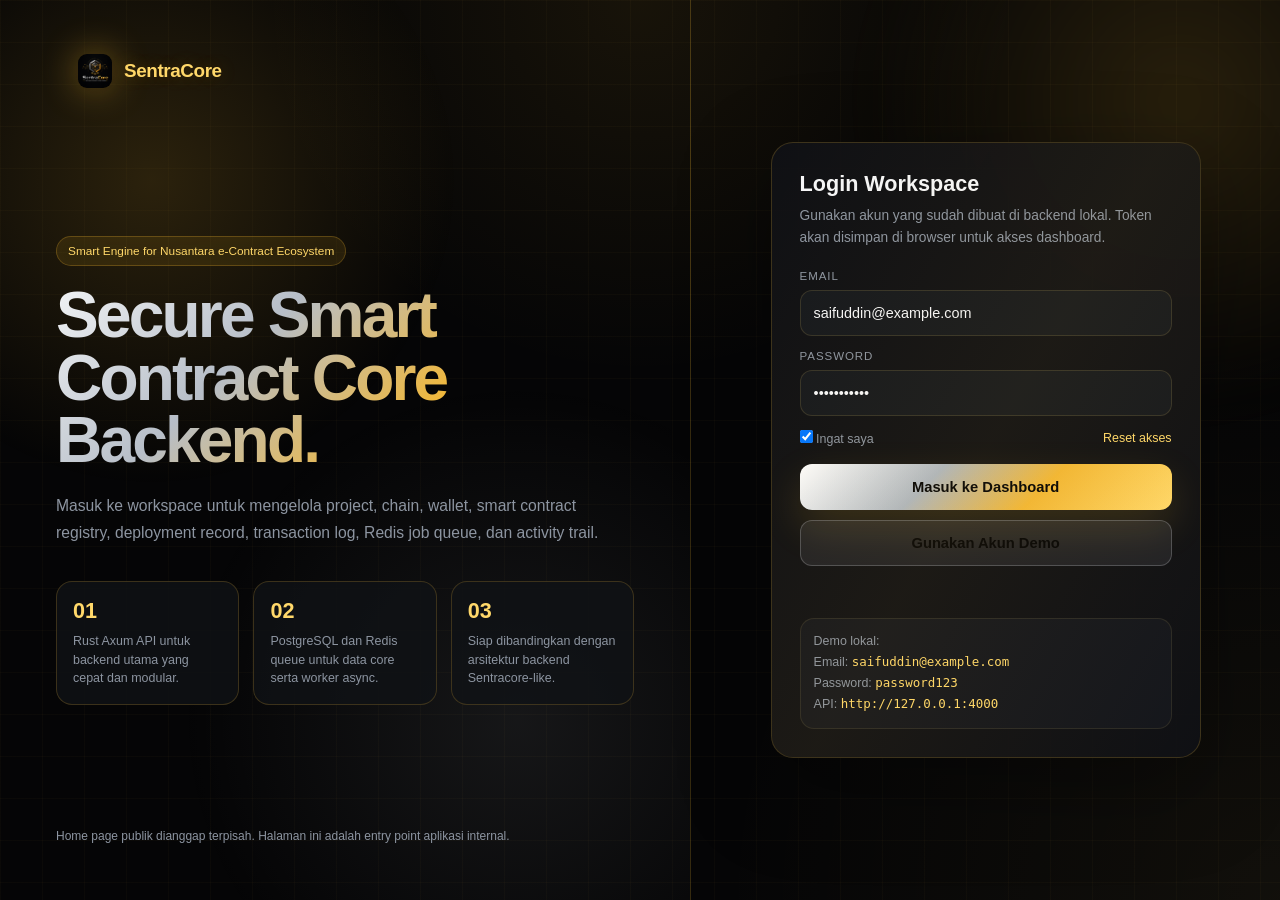
==== frontend-dark/index.html @ d88d353f "Initial Sentra Core app" ====
<!DOCTYPE html>
<html lang="id">
<head>
  <meta charset="UTF-8" />
  <meta name="viewport" content="width=device-width, initial-scale=1.0" />
  <title>SentraCore ÃƒÂ¢Ã¢â€šÂ¬Ã¢â‚¬Â Login</title>
    <link rel="stylesheet" href="assets/global.css" />
  <link rel="icon" type="image/png" href="assets/favicon.png" />
</head>
<body>
  <main class="login-shell">
    <section class="brand-panel">
      <div class="logo">
        <img class="logo-icon" src="assets/logo-blockchain.png" alt="SentraCore Logo" /> SentraCore
      </div>

      <div class="hero-copy">
        <div class="kicker">Smart Engine for Nusantara e-Contract Ecosystem</div>
        <h1>Secure Smart Contract Core Backend.</h1>
        <p>
          Masuk ke workspace untuk mengelola project, chain, wallet, smart contract registry,
          deployment record, transaction log, Redis job queue, dan activity trail.
        </p>

        <div class="feature-row">
          <div class="feature-card">
            <div class="num">01</div>
            <div class="label">Rust Axum API untuk backend utama yang cepat dan modular.</div>
          </div>
          <div class="feature-card">
            <div class="num">02</div>
            <div class="label">PostgreSQL dan Redis queue untuk data core serta worker async.</div>
          </div>
          <div class="feature-card">
            <div class="num">03</div>
            <div class="label">Siap dibandingkan dengan arsitektur backend Sentracore-like.</div>
          </div>
        </div>
      </div>

      <div class="footer-note">
        Home page publik dianggap terpisah. Halaman ini adalah entry point aplikasi internal.
      </div>
    </section>

    <section class="login-panel">
      <div class="login-card">
        <h2>Login Workspace</h2>
        <div class="sub">
          Gunakan akun yang sudah dibuat di backend lokal. Token akan disimpan di browser untuk akses dashboard.
        </div>

        <form id="loginForm">
          <div class="form-group">
            <label>Email</label>
            <input class="input" id="email" type="email" value="saifuddin@example.com" autocomplete="email" required />
          </div>

          <div class="form-group">
            <label>Password</label>
            <input class="input" id="password" type="password" value="password123" autocomplete="current-password" required />
          </div>

          <div class="row">
            <label><input id="remember" type="checkbox" checked /> Ingat saya</label>
            <a href="#" onclick="clearSentraLoginCache(); return false;">Reset akses</a>
          </div>

          <button class="btn" type="submit">Masuk ke Dashboard</button>
          <button class="btn secondary" type="button" id="demoBtn">Gunakan Akun Demo</button>

          <div class="status" id="statusText"></div>
        </form>

        <div class="demo-box">
          Demo lokal:<br />
          Email: <code>saifuddin@example.com</code><br />
          Password: <code>password123</code><br />
          API: <code>http://127.0.0.1:4000</code>
        </div>
      </div>
    </section>
  </main>

<script>
const API_BASE = "http://127.0.0.1:4000";

const form = document.getElementById("loginForm");
const demoBtn = document.getElementById("demoBtn");
const statusText = document.getElementById("statusText");
const emailInput = document.getElementById("email");
const passwordInput = document.getElementById("password");
const rememberInput = document.getElementById("remember");

function setStatus(message, type) {
  statusText.textContent = message;
  statusText.className = "status " + (type || "");
}

async function login(email, password) {
  setStatus("Menghubungkan ke backend...", "");

  const res = await fetch(API_BASE + "/auth/login", {
    method: "POST",
    headers: { "Content-Type": "application/json" },
    body: JSON.stringify({ email, password })
  });

  const json = await res.json().catch(() => null);

  if (!res.ok || !json || !json.success) {
    throw new Error(json?.message || "Login gagal. Pastikan API aktif dan akun sudah terdaftar.");
  }

  if (rememberInput.checked) {
    localStorage.setItem("sentra_token", json.data.token);
    localStorage.setItem("sentra_user", JSON.stringify(json.data.user));
  } else {
    sessionStorage.setItem("sentra_token", json.data.token);
    sessionStorage.setItem("sentra_user", JSON.stringify(json.data.user));
  }

  setStatus("Login berhasil. Mengalihkan ke dashboard...", "ok");

  setTimeout(() => {
    const userRole = json?.data?.user?.role || "";
    window.location.href = userRole === "admin" ? "admin-dashboard.html" : "dashboard.html";
  }, 700);
}

form.addEventListener("submit", async (e) => {
  e.preventDefault();

  try {
    await login(emailInput.value.trim(), passwordInput.value);
  } catch (err) {
    setStatus(err.message, "err");
  }
});

demoBtn.addEventListener("click", async () => {
  emailInput.value = "saifuddin@example.com";
  passwordInput.value = "password123";

  try {
    await login(emailInput.value.trim(), passwordInput.value);
  } catch (err) {
    setStatus(err.message, "err");
  }
});

(async function autoCheck() {
  const token = localStorage.getItem("sentra_token") || sessionStorage.getItem("sentra_token");
  if (!token) return;

  try {
    const res = await fetch(API_BASE + "/auth/me", {
      headers: { Authorization: "Bearer " + token }
    });

    if (res.ok) {
      setStatus("Sesi aktif ditemukan. Anda bisa langsung masuk dashboard.", "ok");
    }
  } catch (_) {}
})();

async function clearSentraLoginCache() {
  try {
    localStorage.removeItem("sentra_token");
    localStorage.removeItem("sentra_user");
    sessionStorage.removeItem("sentra_token");
    sessionStorage.removeItem("sentra_user");
    sessionStorage.clear();

    Object.keys(localStorage).forEach((key) => {
      if (key.startsWith("sentra_") || key.startsWith("sentracore_")) {
        localStorage.removeItem(key);
      }
    });

    if ("caches" in window) {
      const names = await caches.keys();
      await Promise.all(names.map((name) => caches.delete(name)));
    }

    document.cookie.split(";").forEach((cookie) => {
      const eqPos = cookie.indexOf("=");
      const name = eqPos > -1 ? cookie.substr(0, eqPos).trim() : cookie.trim();
      if (name) {
        document.cookie = name + "=;expires=Thu, 01 Jan 1970 00:00:00 GMT;path=/";
      }
    });

    setStatus("Cache login dibersihkan. Silakan login dengan akun lain.", "ok");
  } catch (err) {
    setStatus("Cache sebagian gagal dibersihkan: " + err.message, "err");
  }
}
</script>
</body>
</html>
---- frontend-dark/assets/global.css ----
:root {
  /* SentraCore Logo Palette: black, gold, silver */
  --bg: #050506;
  --bg2: #090a0c;

  --surface: #101114;
  --surface2: #17191f;
  --surface3: #22252c;

  --border: rgba(246, 190, 58, 0.20);

  --accent: #f2b735;
  --accent2: #ffd86a;
  --accent3: #a87412;

  --gold: #f2b735;
  --gold2: #ffd86a;
  --gold3: #c98d18;

  --silver: #f1f3f5;
  --silver2: #b7bec8;
  --silver3: #6c747f;

  --steel: #474d57;
  --red: #ff4b6e;
  --green: #3de8c8;

  --text: #f5f6f8;
  --muted: #8d95a1;

  --glow-gold: rgba(242, 183, 53, 0.28);
  --glow-soft: rgba(255, 216, 106, 0.12);

  --metal-gradient: linear-gradient(135deg, #ffffff 0%, #aeb6bf 35%, #f2b735 64%, #ffd86a 100%);
  --gold-gradient: linear-gradient(135deg, #9a650c 0%, #f2b735 48%, #ffd86a 100%);
  --dark-gradient: linear-gradient(135deg, rgba(16,17,20,0.98), rgba(8,8,10,0.98));

  --radius-lg: 18px;
  --radius-md: 14px;
  --radius-sm: 10px;
}

/* ============================================================
   RESET + BASE
   ============================================================ */

*,
*::before,
*::after {
  box-sizing: border-box;
  margin: 0;
  padding: 0;
}

html {
  min-height: 100%;
  background: var(--bg);
}

body {
  min-height: 100vh;
  font-family: "Segoe UI", Inter, Arial, sans-serif;
  background:
    radial-gradient(circle at top, rgba(245,185,46,0.08), transparent 34%),
    radial-gradient(circle at bottom right, rgba(255,214,107,0.05), transparent 36%),
    var(--bg);
  color: var(--text);
  overflow-x: hidden;
}

body::before {
  content: "";
  position: fixed;
  inset: 0;
  background-image:
    linear-gradient(rgba(255,214,107,0.026) 1px, transparent 1px),
    linear-gradient(90deg, rgba(255,214,107,0.026) 1px, transparent 1px);
  background-size: 42px 42px;
  pointer-events: none;
  z-index: 0;
}

body::after {
  content: "";
  position: fixed;
  width: 720px;
  height: 720px;
  right: -260px;
  top: -260px;
  background: radial-gradient(circle, rgba(245,185,46,0.15), transparent 62%);
  filter: blur(24px);
  pointer-events: none;
  z-index: 0;
}

a {
  color: inherit;
}

button,
input {
  font-family: inherit;
}

::-webkit-scrollbar {
  width: 6px;
  height: 6px;
}

::-webkit-scrollbar-track {
  background: var(--bg);
}

::-webkit-scrollbar-thumb {
  background: rgba(255,214,107,0.22);
  border-radius: 999px;
}

/* ============================================================
   SHARED APP SHELL
   ============================================================ */

.shell {
  position: relative;
  z-index: 1;
  display: flex;
  min-height: 100vh;
}

.sidebar {
  width: 248px;
  flex-shrink: 0;
  background:
    linear-gradient(180deg, rgba(16,18,22,0.98), rgba(10,11,14,0.98));
  border-right: 1px solid var(--border);
  padding: 26px 0;
  position: sticky;
  top: 0;
  height: 100vh;
  overflow-y: auto;
}

.logo {
  padding: 0 22px 26px;
  display: flex;
  align-items: center;
  gap: 12px;
  color: var(--gold2);
  font-weight: 900;
  letter-spacing: -0.4px;
  font-size: 1.18rem;
}

.logo-icon {
  width: 34px;
  height: 34px;
  object-fit: contain;
  border-radius: 9px;
  filter: drop-shadow(0 0 18px rgba(245,185,46,0.45));
}

.logo-icon-fallback {
  width: 34px;
  height: 34px;
  background: linear-gradient(135deg, var(--silver), var(--gold), var(--gold2));
  clip-path: polygon(50% 0%, 100% 25%, 100% 75%, 50% 100%, 0% 75%, 0% 25%);
  box-shadow: 0 0 28px rgba(245,185,46,0.28);
}

.nav-section {
  padding: 16px 18px 7px;
  color: var(--muted);
  font-size: .68rem;
  text-transform: uppercase;
  letter-spacing: .1em;
}

.nav-item {
  display: flex;
  align-items: center;
  gap: 10px;
  margin: 3px 10px;
  padding: 10px 14px;
  color: var(--muted);
  text-decoration: none;
  border-radius: 10px;
  font-size: .83rem;
  transition: .18s;
  position: relative;
}

.nav-item:hover {
  background: rgba(245,185,46,0.075);
  color: var(--text);
}

.nav-item.active {
  color: var(--gold2);
  background: rgba(245,185,46,0.12);
}

.nav-item.active::before {
  content: "";
  position: absolute;
  left: -10px;
  top: 20%;
  height: 60%;
  width: 3px;
  background: linear-gradient(180deg, var(--silver), var(--gold));
  border-radius: 99px;
}

.main {
  flex: 1;
  min-width: 0;
}

.topbar {
  height: 64px;
  border-bottom: 1px solid var(--border);
  background: rgba(7,7,7,0.82);
  backdrop-filter: blur(14px);
  display: flex;
  align-items: center;
  justify-content: space-between;
  padding: 0 30px;
  position: sticky;
  top: 0;
  z-index: 10;
}

.page-title {
  font-size: 1rem;
  font-weight: 800;
}

.topbar-meta {
  display: flex;
  align-items: center;
  gap: 12px;
  color: var(--muted);
  font-size: .77rem;
}

.live-dot {
  width: 8px;
  height: 8px;
  border-radius: 999px;
  background: var(--gold);
  display: inline-block;
  box-shadow: 0 0 10px var(--gold);
  animation: pulse 1.5s infinite;
}

@keyframes pulse {
  0%, 100% { opacity: 1; }
  50% { opacity: .35; }
}

.content {
  padding: 28px 32px 42px;
}

/* ============================================================
   CARDS / GRID / TABLE
   ============================================================ */

.hero {
  background:
    radial-gradient(circle at top left, rgba(245,185,46,0.16), transparent 36%),
    linear-gradient(135deg, rgba(16,18,22,0.98), rgba(23,26,32,0.96));
  border: 1px solid var(--border);
  border-radius: 18px;
  padding: 26px;
  margin-bottom: 20px;
  box-shadow: 0 20px 80px rgba(0,0,0,0.32);
}

.hero h1 {
  font-size: 1.55rem;
  margin-bottom: 8px;
  letter-spacing: -0.5px;
}

.hero p {
  color: var(--muted);
  line-height: 1.65;
  max-width: 920px;
  font-size: .92rem;
}

.stat-grid {
  display: grid;
  grid-template-columns: repeat(4, 1fr);
  gap: 14px;
  margin: 18px 0 22px;
}

.card-grid {
  display: grid;
  grid-template-columns: 1.2fr .8fr;
  gap: 16px;
  margin-bottom: 18px;
}

.triple-grid {
  display: grid;
  grid-template-columns: repeat(3, 1fr);
  gap: 14px;
  margin-bottom: 18px;
}

.stat-card,
.card {
  background: rgba(16,18,22,0.95);
  border: 1px solid var(--border);
  border-radius: 16px;
  padding: 18px;
  position: relative;
  overflow: hidden;
  box-shadow: 0 18px 60px rgba(0,0,0,0.22);
}

.stat-card::after,
.card::after {
  content: "";
  position: absolute;
  inset: 0;
  background: linear-gradient(120deg, transparent, rgba(245,185,46,0.055), transparent);
  pointer-events: none;
}

.stat-label {
  color: var(--muted);
  text-transform: uppercase;
  letter-spacing: .08em;
  font-size: .68rem;
  margin-bottom: 10px;
}

.stat-value {
  font-size: 1.5rem;
  font-weight: 800;
}

.stat-sub {
  margin-top: 8px;
  color: var(--muted);
  font-size: .76rem;
}

.card-title {
  font-weight: 800;
  margin-bottom: 10px;
  font-size: .98rem;
}

.card-desc {
  color: var(--muted);
  line-height: 1.6;
  font-size: .85rem;
}

.badge {
  display: inline-flex;
  align-items: center;
  gap: 6px;
  padding: 5px 9px;
  border-radius: 999px;
  font-size: .72rem;
  background: rgba(245,185,46,0.10);
  color: var(--gold2);
  border: 1px solid rgba(245,185,46,0.22);
}

.badge.gold {
  background: rgba(245,185,46,0.14);
  color: var(--gold2);
  border-color: rgba(245,185,46,0.28);
}

.badge.red {
  background: rgba(255,75,110,0.12);
  color: var(--red);
  border-color: rgba(255,75,110,0.22);
}

.flow {
  display: flex;
  flex-direction: column;
  gap: 10px;
}

.flow-step {
  display: flex;
  gap: 12px;
  align-items: flex-start;
  padding: 12px;
  background: rgba(23,26,32,0.86);
  border: 1px solid rgba(255,214,107,0.08);
  border-radius: 12px;
}

.step-no {
  width: 28px;
  height: 28px;
  background: linear-gradient(135deg, var(--silver), var(--gold), var(--gold2));
  color: #071018;
  font-size: .78rem;
  border-radius: 9px;
  display: flex;
  align-items: center;
  justify-content: center;
  font-weight: 900;
  flex-shrink: 0;
}

.step-title {
  font-size: .86rem;
  font-weight: 700;
}

.step-desc {
  color: var(--muted);
  margin-top: 4px;
  font-size: .78rem;
  line-height: 1.5;
}

.table-wrap {
  overflow-x: auto;
  border-radius: 14px;
  border: 1px solid rgba(255,214,107,0.08);
}

table {
  width: 100%;
  border-collapse: collapse;
  font-size: .8rem;
  background: rgba(23,26,32,0.62);
}

th,
td {
  padding: 11px 12px;
  border-bottom: 1px solid rgba(255,255,255,0.04);
  text-align: left;
}

th {
  color: var(--muted);
  font-size: .68rem;
  text-transform: uppercase;
  letter-spacing: .08em;
  font-weight: 500;
}

td {
  color: var(--text);
}

.hash {
  color: var(--gold2);
  font-family: Consolas, monospace;
  font-size: .76rem;
}

.progress {
  height: 8px;
  background: rgba(255,255,255,0.06);
  border-radius: 999px;
  overflow: hidden;
}

.progress > div {
  height: 100%;
  background: linear-gradient(90deg, var(--silver), var(--gold), var(--gold2));
  border-radius: 999px;
}

.actions {
  display: flex;
  flex-wrap: wrap;
  gap: 10px;
  margin-top: 16px;
}

.btn {
  border: 1px solid rgba(245,185,46,0.35);
  color: var(--gold2);
  background: rgba(245,185,46,0.08);
  padding: 9px 13px;
  border-radius: 10px;
  cursor: pointer;
  font-size: .78rem;
  text-decoration: none;
}

.btn.secondary {
  color: var(--silver);
  border-color: rgba(232,237,243,0.28);
  background: rgba(232,237,243,0.07);
}

.btn.gold {
  color: var(--gold2);
  border-color: rgba(245,185,46,0.42);
  background: rgba(245,185,46,0.11);
}

/* ============================================================
   LOGIN PAGE
   ============================================================ */

.login-shell {
  position: relative;
  z-index: 1;
  min-height: 100vh;
  display: grid;
  grid-template-columns: 1.08fr .92fr;
}

.brand-panel {
  padding: 54px 56px;
  display: flex;
  flex-direction: column;
  justify-content: space-between;
  border-right: 1px solid var(--border);
  background:
    radial-gradient(circle at 22% 20%, rgba(245,185,46,0.16), transparent 34%),
    radial-gradient(circle at 75% 80%, rgba(232,237,243,0.08), transparent 38%);
}

.hero-copy {
  max-width: 760px;
}

.kicker {
  display: inline-flex;
  border: 1px solid rgba(245,185,46,0.25);
  background: rgba(245,185,46,0.09);
  color: var(--gold2);
  border-radius: 999px;
  padding: 7px 11px;
  font-size: .74rem;
  margin-bottom: 18px;
}

.hero-copy h1 {
  font-size: clamp(2.1rem, 5vw, 4.8rem);
  line-height: .98;
  letter-spacing: -2.8px;
  margin-bottom: 20px;
}

.hero-copy p {
  max-width: 620px;
  color: var(--muted);
  line-height: 1.75;
  font-size: .98rem;
}

.feature-row {
  display: grid;
  grid-template-columns: repeat(3, 1fr);
  gap: 14px;
  margin-top: 34px;
}

.feature-card {
  border: 1px solid var(--border);
  background: rgba(16,18,22,0.78);
  border-radius: 16px;
  padding: 16px;
}

.feature-card .num {
  color: var(--gold2);
  font-weight: 800;
  font-size: 1.35rem;
  margin-bottom: 8px;
}

.feature-card .label {
  color: var(--muted);
  line-height: 1.5;
  font-size: .78rem;
}

.login-panel {
  display: flex;
  align-items: center;
  justify-content: center;
  padding: 40px 28px;
}

.login-card {
  width: min(100%, 430px);
  background: rgba(16,18,22,0.94);
  border: 1px solid var(--border);
  border-radius: 22px;
  padding: 28px;
  box-shadow: 0 28px 90px rgba(0,0,0,0.34);
  position: relative;
  overflow: hidden;
}

.login-card::before {
  content: "";
  position: absolute;
  inset: 0;
  background: linear-gradient(120deg, transparent, rgba(245,185,46,0.06), transparent);
  pointer-events: none;
}

.login-card h2 {
  font-size: 1.35rem;
  margin-bottom: 8px;
}

.login-card .sub {
  color: var(--muted);
  font-size: .86rem;
  line-height: 1.55;
  margin-bottom: 22px;
}

.form-group {
  margin-bottom: 14px;
}

.form-group label {
  display: block;
  color: var(--muted);
  font-size: .72rem;
  text-transform: uppercase;
  letter-spacing: .08em;
  margin-bottom: 8px;
}

.input {
  width: 100%;
  height: 46px;
  border: 1px solid rgba(255,214,107,0.14);
  background: rgba(23,26,32,0.86);
  color: var(--text);
  border-radius: 12px;
  padding: 0 13px;
  outline: none;
  font-size: .9rem;
}

.input:focus {
  border-color: rgba(245,185,46,0.58);
  box-shadow: 0 0 0 3px rgba(245,185,46,0.09);
}

.row {
  display: flex;
  align-items: center;
  justify-content: space-between;
  gap: 12px;
  margin: 10px 0 18px;
  color: var(--muted);
  font-size: .78rem;
}

.row a {
  color: var(--gold2);
  text-decoration: none;
}

.login-card .btn {
  width: 100%;
  border: 0;
  height: 46px;
  border-radius: 12px;
  cursor: pointer;
  background: linear-gradient(135deg, var(--silver), var(--gold), var(--gold2));
  color: #061017;
  font-weight: 900;
  font-size: .92rem;
  box-shadow: 0 16px 40px rgba(245,185,46,0.16);
}

.login-card .btn.secondary {
  margin-top: 10px;
  background: rgba(232,237,243,0.08);
  color: var(--silver);
  border: 1px solid rgba(232,237,243,0.22);
  box-shadow: none;
}

.status {
  margin-top: 14px;
  min-height: 20px;
  font-size: .8rem;
  color: var(--muted);
  line-height: 1.45;
}

.status.ok {
  color: var(--gold2);
}

.status.err {
  color: var(--red);
}

.demo-box {
  margin-top: 18px;
  background: rgba(23,26,32,0.72);
  border: 1px solid rgba(255,214,107,0.10);
  border-radius: 14px;
  padding: 13px;
  color: var(--muted);
  font-size: .78rem;
  line-height: 1.6;
}

.demo-box code {
  color: var(--gold2);
}

.footer-note {
  color: var(--muted);
  font-size: .75rem;
  line-height: 1.6;
}

/* ============================================================
   RESPONSIVE
   ============================================================ */

@media (max-width: 980px) {
  .shell {
    flex-direction: column;
  }

  .sidebar {
    width: 100%;
    height: auto;
    position: relative;
    display: block;
    padding: 18px 0;
  }

  .stat-grid,
  .card-grid,
  .triple-grid,
  .feature-row,
  .login-shell {
    grid-template-columns: 1fr;
  }

  .topbar {
    padding: 0 18px;
  }

  .content {
    padding: 20px 16px 34px;
  }

  .brand-panel {
    min-height: auto;
    padding: 32px 22px;
    border-right: 0;
    border-bottom: 1px solid var(--border);
  }

  .login-panel {
    padding: 26px 18px 42px;
  }
}

/* ============================================================
   SENTRACORE METALLIC FINISHING
   ============================================================ */

.logo {
  color: var(--gold2);
  text-shadow: 0 0 18px rgba(242,183,53,0.22);
}

.hero-copy h1,
.hero h1,
.page-title,
.card-title,
.stat-value {
  background: linear-gradient(135deg, var(--silver), var(--silver2), var(--gold), var(--gold2));
  -webkit-background-clip: text;
  background-clip: text;
  color: transparent;
}

.stat-card:hover,
.card:hover,
.login-card:hover {
  border-color: rgba(255,216,106,0.32);
  box-shadow:
    0 18px 70px rgba(0,0,0,0.28),
    0 0 32px rgba(242,183,53,0.08);
}

.nav-item.active,
.badge,
.kicker {
  box-shadow: inset 0 0 18px rgba(242,183,53,0.04);
}

.btn,
.login-card .btn {
  background: var(--metal-gradient);
}

.btn.secondary,
.login-card .btn.secondary {
  background: rgba(241,243,245,0.08);
}

.topbar {
  background:
    linear-gradient(90deg, rgba(5,5,6,0.94), rgba(16,17,20,0.88));
}

.sidebar {
  background:
    linear-gradient(180deg, rgba(16,17,20,0.98), rgba(5,5,6,0.98));
}
/* ============================================================
   ADMIN DASHBOARD EXTENSION
   ============================================================ */

.admin-metric-row {
  display: grid;
  grid-template-columns: repeat(4, 1fr);
  gap: 14px;
  margin-bottom: 18px;
}

.admin-chart {
  height: 260px;
  border-radius: 16px;
  background:
    linear-gradient(180deg, rgba(242,183,53,0.16), rgba(242,183,53,0.02)),
    repeating-linear-gradient(
      to right,
      transparent 0,
      transparent 68px,
      rgba(255,216,106,0.04) 69px
    );
  border: 1px solid rgba(255,216,106,0.10);
  position: relative;
  overflow: hidden;
}

.admin-chart svg {
  width: 100%;
  height: 100%;
}

.admin-pill-list {
  display: flex;
  flex-direction: column;
  gap: 10px;
}

.admin-pill {
  display: flex;
  justify-content: space-between;
  gap: 14px;
  padding: 12px;
  border-radius: 14px;
  background: rgba(23,26,32,0.72);
  border: 1px solid rgba(255,216,106,0.08);
}

.admin-pill strong {
  font-size: .86rem;
}

.admin-pill span {
  color: var(--muted);
  font-size: .75rem;
}

.admin-quick-actions {
  display: flex;
  flex-wrap: wrap;
  gap: 10px;
}

.admin-action {
  cursor: pointer;
  border: 1px solid rgba(242,183,53,0.28);
  background: rgba(242,183,53,0.08);
  color: var(--accent2);
  padding: 10px 12px;
  border-radius: 12px;
  font-size: .78rem;
}

@media (max-width: 980px) {
  .admin-metric-row {
    grid-template-columns: 1fr;
  }
}


/* ============================================================
   LOGOUT AND BUTTON VISIBILITY FIX
   ============================================================ */

.nav-item.logout {
  color: #ffd86a !important;
  background: rgba(242, 183, 53, 0.08);
  border: 1px solid rgba(242, 183, 53, 0.16);
}

.nav-item.logout:hover {
  color: #050506 !important;
  background: linear-gradient(135deg, #ffffff 0%, #b7bec8 35%, #f2b735 64%, #ffd86a 100%);
}

.hero .actions .btn,
.actions .btn {
  font-weight: 900;
}

.hero .actions .btn:not(.secondary):not(.gold),
.actions .btn:not(.secondary):not(.gold) {
  background: linear-gradient(135deg, #ffffff 0%, #b7bec8 35%, #f2b735 64%, #ffd86a 100%) !important;
  color: #050506 !important;
  border-color: rgba(255, 216, 106, 0.42) !important;
  text-shadow: none !important;
}

.hero .actions .btn.secondary,
.actions .btn.secondary {
  background: rgba(255, 255, 255, 0.06) !important;
  color: #f1f3f5 !important;
  border-color: rgba(241, 243, 245, 0.32) !important;
}

.hero .actions .btn.gold,
.actions .btn.gold {
  background: rgba(242, 183, 53, 0.10) !important;
  color: #ffd86a !important;
  border-color: rgba(242, 183, 53, 0.42) !important;
}

.login-card .btn {
  color: #050506 !important;
}


/* FORCE FINAL LOGOUT BUTTON FIX */
.nav-item.logout {
  margin-top: 8px !important;
  color: #ffd86a !important;
  background: rgba(242, 183, 53, 0.10) !important;
  border: 1px solid rgba(242, 183, 53, 0.22) !important;
}

.nav-item.logout:hover {
  color: #050506 !important;
  background: linear-gradient(135deg, #ffffff 0%, #b7bec8 35%, #f2b735 64%, #ffd86a 100%) !important;
}

.actions .btn:first-child,
.hero .actions .btn:first-child {
  background: linear-gradient(135deg, #ffffff 0%, #b7bec8 35%, #f2b735 64%, #ffd86a 100%) !important;
  color: #050506 !important;
  font-weight: 900 !important;
  text-shadow: none !important;
  border-color: rgba(255, 216, 106, 0.55) !important;
}

.actions .btn:first-child *,
.hero .actions .btn:first-child * {
  color: #050506 !important;
}
/* END FORCE FINAL LOGOUT BUTTON FIX */

/* ============================================================
   VISIBLE LOGOUT FINAL FIX
   ============================================================ */

.visible-logout-topbar {
  border: 1px solid rgba(242, 183, 53, 0.45) !important;
  background: linear-gradient(135deg, #ffffff 0%, #b7bec8 35%, #f2b735 64%, #ffd86a 100%) !important;
  color: #050506 !important;
  font-weight: 900 !important;
  border-radius: 10px !important;
  padding: 8px 14px !important;
  cursor: pointer !important;
  font-size: .78rem !important;
  margin-left: 8px !important;
}

.visible-logout-sidebar,
.nav-item.logout {
  display: flex !important;
  visibility: visible !important;
  opacity: 1 !important;
  color: #ffd86a !important;
  background: rgba(242, 183, 53, 0.12) !important;
  border: 1px solid rgba(242, 183, 53, 0.24) !important;
  margin-top: 8px !important;
}

.visible-logout-sidebar:hover,
.nav-item.logout:hover {
  color: #050506 !important;
  background: linear-gradient(135deg, #ffffff 0%, #b7bec8 35%, #f2b735 64%, #ffd86a 100%) !important;
}

/* CLEAN LOGOUT FINAL FIX */
.visible-logout-topbar {
  display: inline-flex !important;
  align-items: center !important;
  justify-content: center !important;
  border: 1px solid rgba(242, 183, 53, 0.45) !important;
  background: linear-gradient(135deg, #ffffff 0%, #b7bec8 35%, #f2b735 64%, #ffd86a 100%) !important;
  color: #050506 !important;
  font-weight: 900 !important;
  border-radius: 10px !important;
  padding: 8px 14px !important;
  cursor: pointer !important;
  font-size: .78rem !important;
  margin-left: 8px !important;
}

.visible-logout-sidebar,
.nav-item.logout {
  display: flex !important;
  visibility: visible !important;
  opacity: 1 !important;
  color: #ffd86a !important;
  background: rgba(242, 183, 53, 0.12) !important;
  border: 1px solid rgba(242, 183, 53, 0.24) !important;
  margin-top: 8px !important;
}

.visible-logout-sidebar:hover,
.nav-item.logout:hover {
  color: #050506 !important;
  background: linear-gradient(135deg, #ffffff 0%, #b7bec8 35%, #f2b735 64%, #ffd86a 100%) !important;
}

.actions .btn:first-child,
.hero .actions .btn:first-child {
  background: linear-gradient(135deg, #ffffff 0%, #b7bec8 35%, #f2b735 64%, #ffd86a 100%) !important;
  color: #050506 !important;
  font-weight: 900 !important;
  text-shadow: none !important;
  border-color: rgba(255, 216, 106, 0.55) !important;
}
/* END CLEAN LOGOUT FINAL FIX */
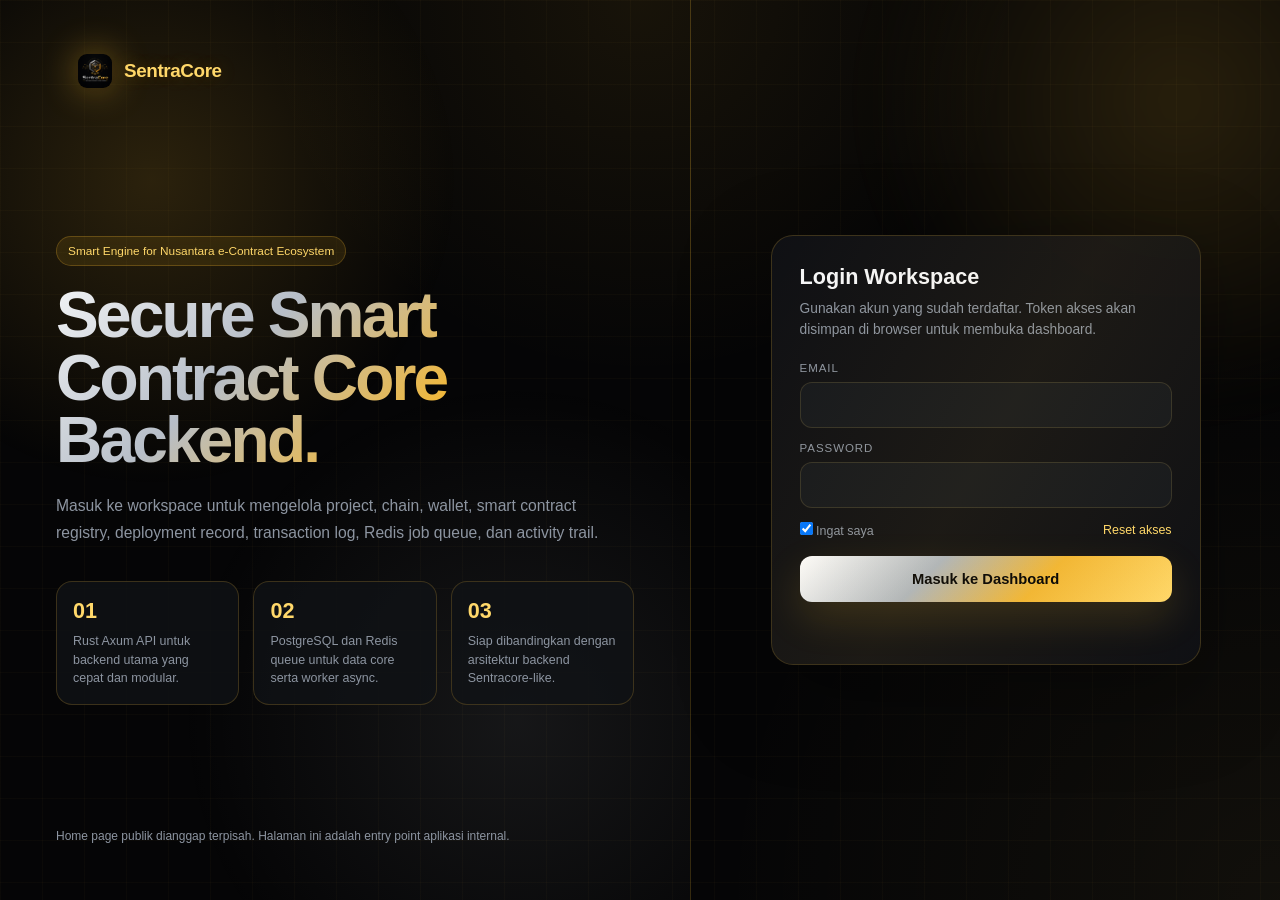
==== commit 88695bcb: "Clean public login credentials" ====
--- a/frontend-dark/index.html
+++ b/frontend-dark/index.html
@@ -47,18 +47,18 @@
       <div class="login-card">
         <h2>Login Workspace</h2>
         <div class="sub">
-          Gunakan akun yang sudah dibuat di backend lokal. Token akan disimpan di browser untuk akses dashboard.
+          Gunakan akun yang sudah terdaftar. Token akses akan disimpan di browser untuk membuka dashboard.
         </div>
 
         <form id="loginForm">
           <div class="form-group">
             <label>Email</label>
-            <input class="input" id="email" type="email" value="saifuddin@example.com" autocomplete="email" required />
+            <input class="input" id="email" type="email" autocomplete="email" required />
           </div>
 
           <div class="form-group">
             <label>Password</label>
-            <input class="input" id="password" type="password" value="password123" autocomplete="current-password" required />
+            <input class="input" id="password" type="password" autocomplete="current-password" required />
           </div>
 
           <div class="row">
@@ -67,26 +67,20 @@
           </div>
 
           <button class="btn" type="submit">Masuk ke Dashboard</button>
-          <button class="btn secondary" type="button" id="demoBtn">Gunakan Akun Demo</button>
-
           <div class="status" id="statusText"></div>
         </form>
-
-        <div class="demo-box">
-          Demo lokal:<br />
-          Email: <code>saifuddin@example.com</code><br />
-          Password: <code>password123</code><br />
-          API: <code>http://127.0.0.1:4000</code>
-        </div>
       </div>
     </section>
   </main>
 
 <script>
-const API_BASE = "http://127.0.0.1:4000";
+const API_BASE = (() => {
+  const host = window.location.hostname;
+  if (host === "sentracore.danandad.com") return "https://api-sentracore.danandad.com";
+  return "http://127.0.0.1:4000";
+})();
 
 const form = document.getElementById("loginForm");
-const demoBtn = document.getElementById("demoBtn");
 const statusText = document.getElementById("statusText");
 const emailInput = document.getElementById("email");
 const passwordInput = document.getElementById("password");
@@ -130,17 +124,6 @@
 
 form.addEventListener("submit", async (e) => {
   e.preventDefault();
-
-  try {
-    await login(emailInput.value.trim(), passwordInput.value);
-  } catch (err) {
-    setStatus(err.message, "err");
-  }
-});
-
-demoBtn.addEventListener("click", async () => {
-  emailInput.value = "saifuddin@example.com";
-  passwordInput.value = "password123";
 
   try {
     await login(emailInput.value.trim(), passwordInput.value);
